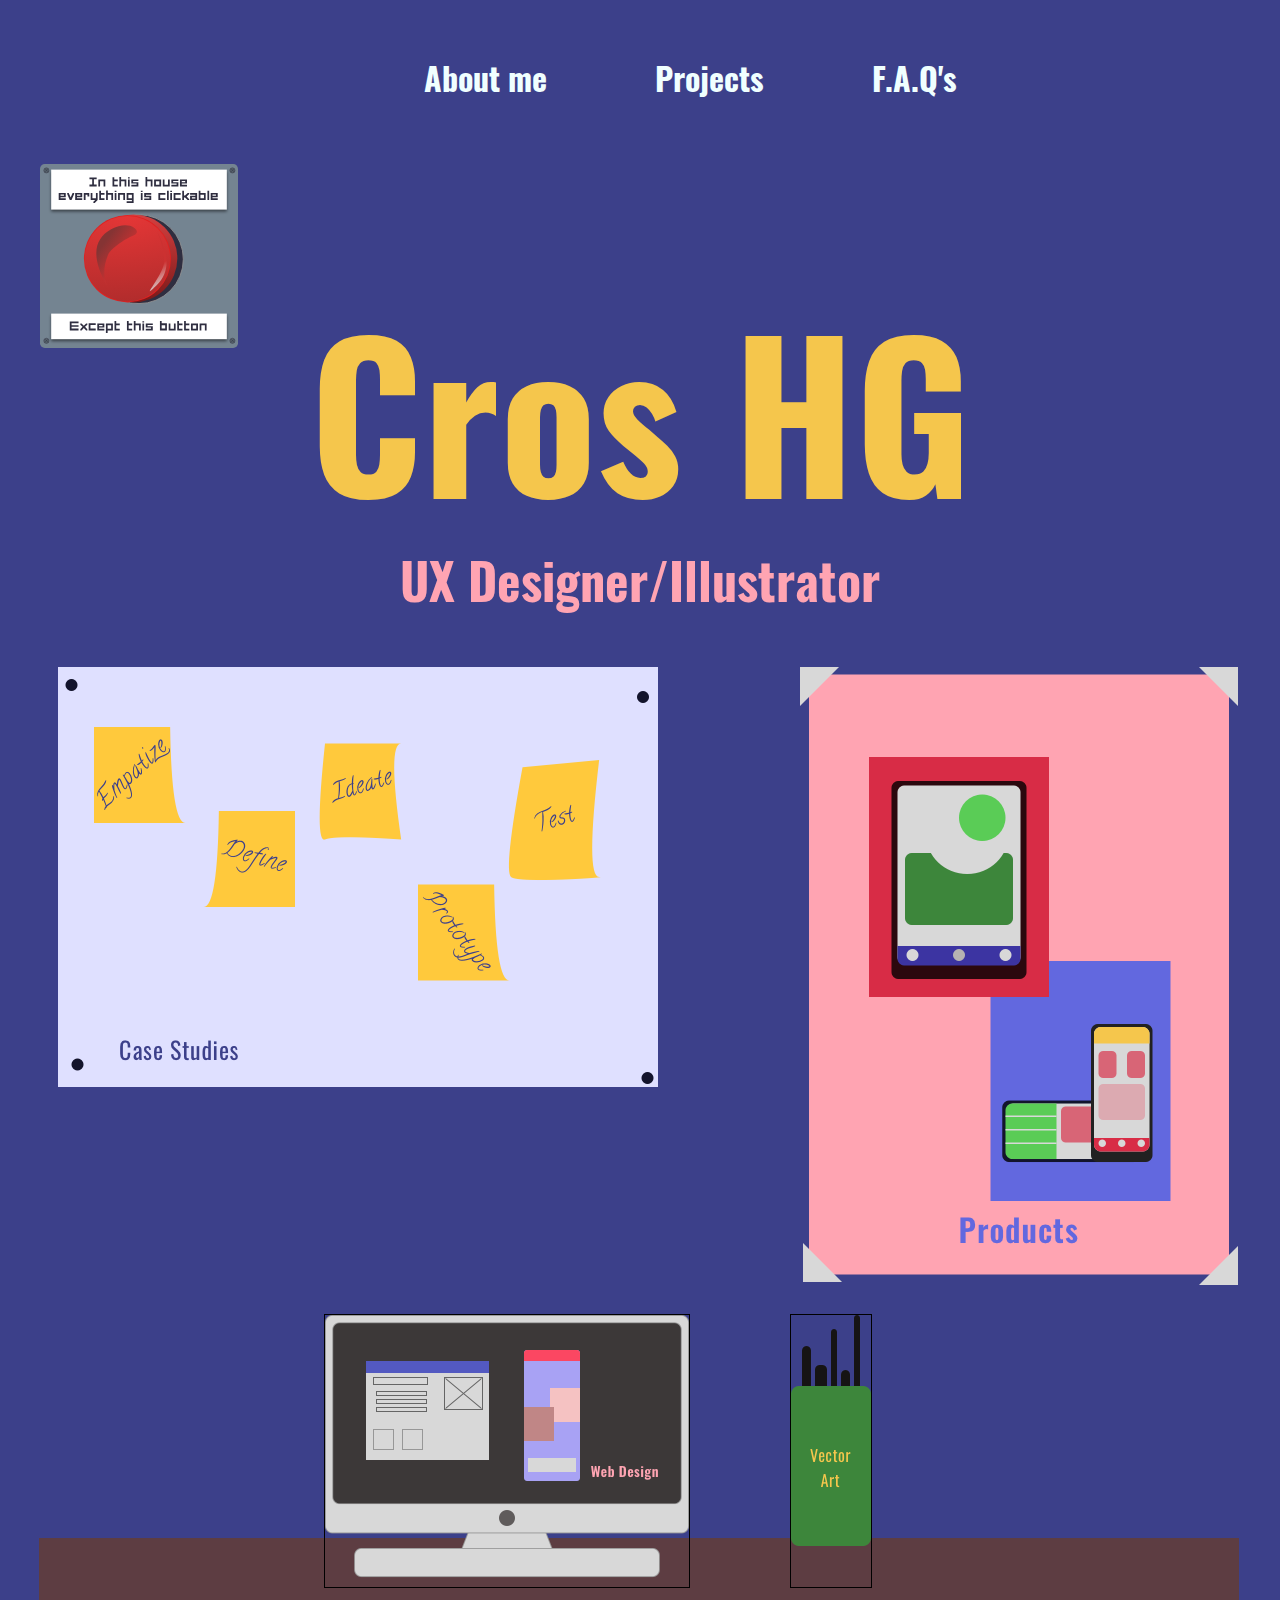
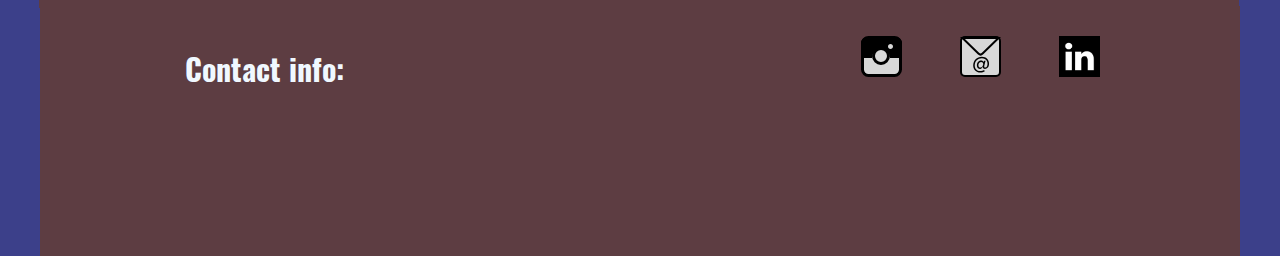
==== index.html @ 9f6f487f "primer comit" ====
<!DOCTYPE html>
<html lang="en">
<head>
    <meta charset="UTF-8">
    <meta name="viewport" content="width=device-width, initial-scale=1.0">
    <meta http-equiv="X-UA-Compatible" content="ie=edge">
    <title>Cros HG</title>
    <link rel="stylesheet" href="estilos/styles.css">
</head>
<body>
    <div class="container">
           
        <nav>
                    <div>
                        <ul>
                        <li><a href="html/aboutme.html">About me</a></li>
                        <li><a href="html/products.html"target="blank">Projects</a></li>
                        <li><a href ="html/faq.html"target="blank">F.A.Q's</a></li>
                        </ul>
                    
        </nav> 
        <header>
                  </div>
                     <div class="fake">
                    <img class="but" src="img/jokebutton.svg">
                    </div>

                <div class="portada">
                    <h1>Cros HG</h1> 
                    <h2> UX Designer/Illustrator</h2>
                </div>
                <br>
                
            
         </header>

        <main>
        <section>
        <div class="padre1">
            <div id="cases"> 
                <a href="https://medium.com/@cros.hg6j" target="blank" ><img src="img/case-studies.png" alt="Case Studies"></a> 
            </div>
            <div id="projects">
                 <a href="html/products.html"> <img src="img/poster.png" alt="Productos"> </a> </div>
            </div>

        <div class="padre2">
           
            <div id="design">
                 <a href="html/webdesign.html">  <img src="img/imac2.png" alt="Diseño web"  > </a>
             </div>
            <div id="art">
                 <a href="https://www.behance.net/croshg" target="blank"> <img src="img/pinceles.png" alt="vector art"> </a>
             </div>
             <div class="fondoMesa"></div>
           
        </div>

        </section>
            </main>
            
        <footer> 
             
            <div class="mesa">
                <p>Contact info:</p><wbr>
            
                <div><a href="https://www.instagram.com/croshg/?hl=es" target="blank" > <img class="icono" src="img/insta.svg" target="blank" > </a>
                <a href="mailto:cros.hg6j@gmail.com?Subject=Interesado%20en%20contactar%20por%20mail" target="blank" ><img  id="email"  src="img/email.svg" title="cros.hg6j@gmail.com" ></a>
                <a href="https://www.linkedin.com/in/croshg/" target="blank" >  <img class="icono" src="img/linkedin.svg" target="blank"> </a></div>
            </div>
        </footer>

</div>
</body>
</html>
---- estilos/styles.css ----
* {
    box-sizing: border-box;
    margin:0;
    padding: 0;}

@font-face { 
    font-family: "friday-stroke";
    src: url("../fonts/Friday-Stroke.otf");}
 @font-face  { 
    font-family: "typewriter";
    src: url("../fonts/JMH-Typewriter-dry-Thin.otf");
        }

        @font-face  { 
            font-family: "bella";
            src: url("../fonts/Bella\ Donna\ Personal\ Use.ttf Donna\ Personal\ Use.ttf");
                }
        
@font-face  { 
            font-family: "Oswald";
            src: url("../fonts/Oswald-Bold.ttf");
                }
@font-face  { 
            font-family: "Dollie";
                    src: url("../fonts/DollieScript_PersonalUse.ttf");
                        }


body {
    background-color: #3C408A;
    max-width: 1200px;
    margin: 0 auto;
    font-family: "Oswald"; 
    font-size: 2rem;
    text-align: center;
}

header{ width: 100%;
       
     text-align: center;
}


nav {
        color: azure;
        width: 100%;
        margin: 50px;
        height: 60px;
        display: flex;
        justify-content: space-around;
    
}
nav li{
   
    list-style: none;
    display: inline-block;
    padding: 4px 50px;
    
}
.portada { width:100%}
/* #3D863B  */

/*ESTILOS A CLASES ABSOLUTAS*/
a {
    color: inherit; text-decoration: none;
} 
a:hover{ 
    
    text-decoration: underline;
}
h1 {
    color: #F5C64C;
    font-size: 200px; }

h2 { 
    color: #FFA4B2;
    font-size: 50px;
    line-height: 0.9;}

    /* - - - - - - - - - - */

.fake {
        z-index: 10; 
        width: 100px;
        height: 100px;
        position: relative;
        -webkit-animation-name: boton; /* Safari 4.0 - 8.0 */
        -webkit-animation-duration: 6s; /* Safari 4.0 - 8.0 */
        animation-name: boton;
        animation-duration: 6s;
        animation-iteration-count: 3;
        animation-direction: alternate;
}
      
      
      /* Safari 4.0 - 8.0 */
      @-webkit-keyframes boton {
        0%   { left:0px; top:0px;}
        25%  { left:900px; top:0px;}
        50%  { left:900px; top:1000px;}
        75%  { left:0px; top:1000px;}
        100% { left:0px; top:0px;}
      }
      
      /* Standard syntax */
      @keyframes boton{
        0%   {left:0px; top:0px;}
        25%  { left:900px; top:0px;}
        50%  { left:900px; top:1000px;}
        75%  { left:0px; top:1000px;}
        100% { left:0px; top:0px;}
      }

.but {width: 6.2em; height: 6em;
}

section {
        margin: 8px ;
        padding: 10px;
        position: relative;
        width: 100%; 
        
}



.padre1 {display: flex; flex-direction: row; flex-wrap: wrap-reverse; justify-content: space-between; }
.padre2 {display: flex; justify-content: center;}

#design, #art {margin: 20px 100px 0px 0px; border:1px solid black;}
.fondoMesa{ width: 100% ; height: 70px; margin: 0 auto; z-index: -2; background-color:#5D3D42; 
position: absolute; bottom: -10px; right: 9px;

}

/* #design {
    position: absolute;
        bottom: -20px;
        right: 37% ;
    }

#art {
        position: absolute;
        bottom: -20px; 
        left: 10%;
} */

#cases:hover, #projects:hover, #design:hover, #art:hover { transform: scale(1.1) ; }


footer { 
        margin:0px;
        width: 100%;
        height: 250px;
        background-color: #5D3D42;
        font-size: 30px;
        text-align: center;
    }
    footer div {position: relative;
        bottom: 20px;} 

.mesa {
   
    display: flex; flex-direction: row;
    justify-content: space-around;
        
}
.mesa p{ margin: 0px 30px;color: aliceblue;padding-top: 5%;}
.mesa img{ margin:70px 25px; }
.mesa img:hover{transform: scale(2,2);}

/*.icono {
    width: 1cm;
        height: 1cm;
    } */
    

/*ESTILOS PARA LA PÁGINA ABOUT ME */

.CV {font-family: "typewriter";
    margin:0 auto;
}
.CV p{color: aliceblue;

    padding-top: 5%;
    text-align: justify;}

.grid-container {
    
    display: grid;
    grid-template-columns: auto auto auto;
    grid-gap: 20px;
    padding: 20px;
}
.grid-container > div {

    text-align: left;
    padding: 20px ;
    font-size: 30px;
  }


.centro { color: #3C408A;}
.item-centro {background-color: #F5C64C;box-shadow: 3px 3px 10px 2px whitesmoke;text-align: left;}
.botonbBack { font-size: 3em; float: left;
}

/* .titulo {color: #F5C64C;
            font-size: 1rem;}
p { width: 300px; height: 300px;
    color: #FFA4B2;} */

/*MEDIA QUERYS DE RESPONSIVE DESIGN*/


@media screen  and (max-width: 992px){
    
    .fake  { display: none;}
    .padre1 { justify-content: center;}
    .padre1 div { margin:15px}
    .padre2{ flex-direction: column;}
    .fondoMesa{ height: 350px;}
   .mesa{ flex-direction: column;}
  }

@media screen  and (max-width: 1020px){
    .grid-container{ display: flex; flex-direction: column;flex-wrap: wrap;}

}
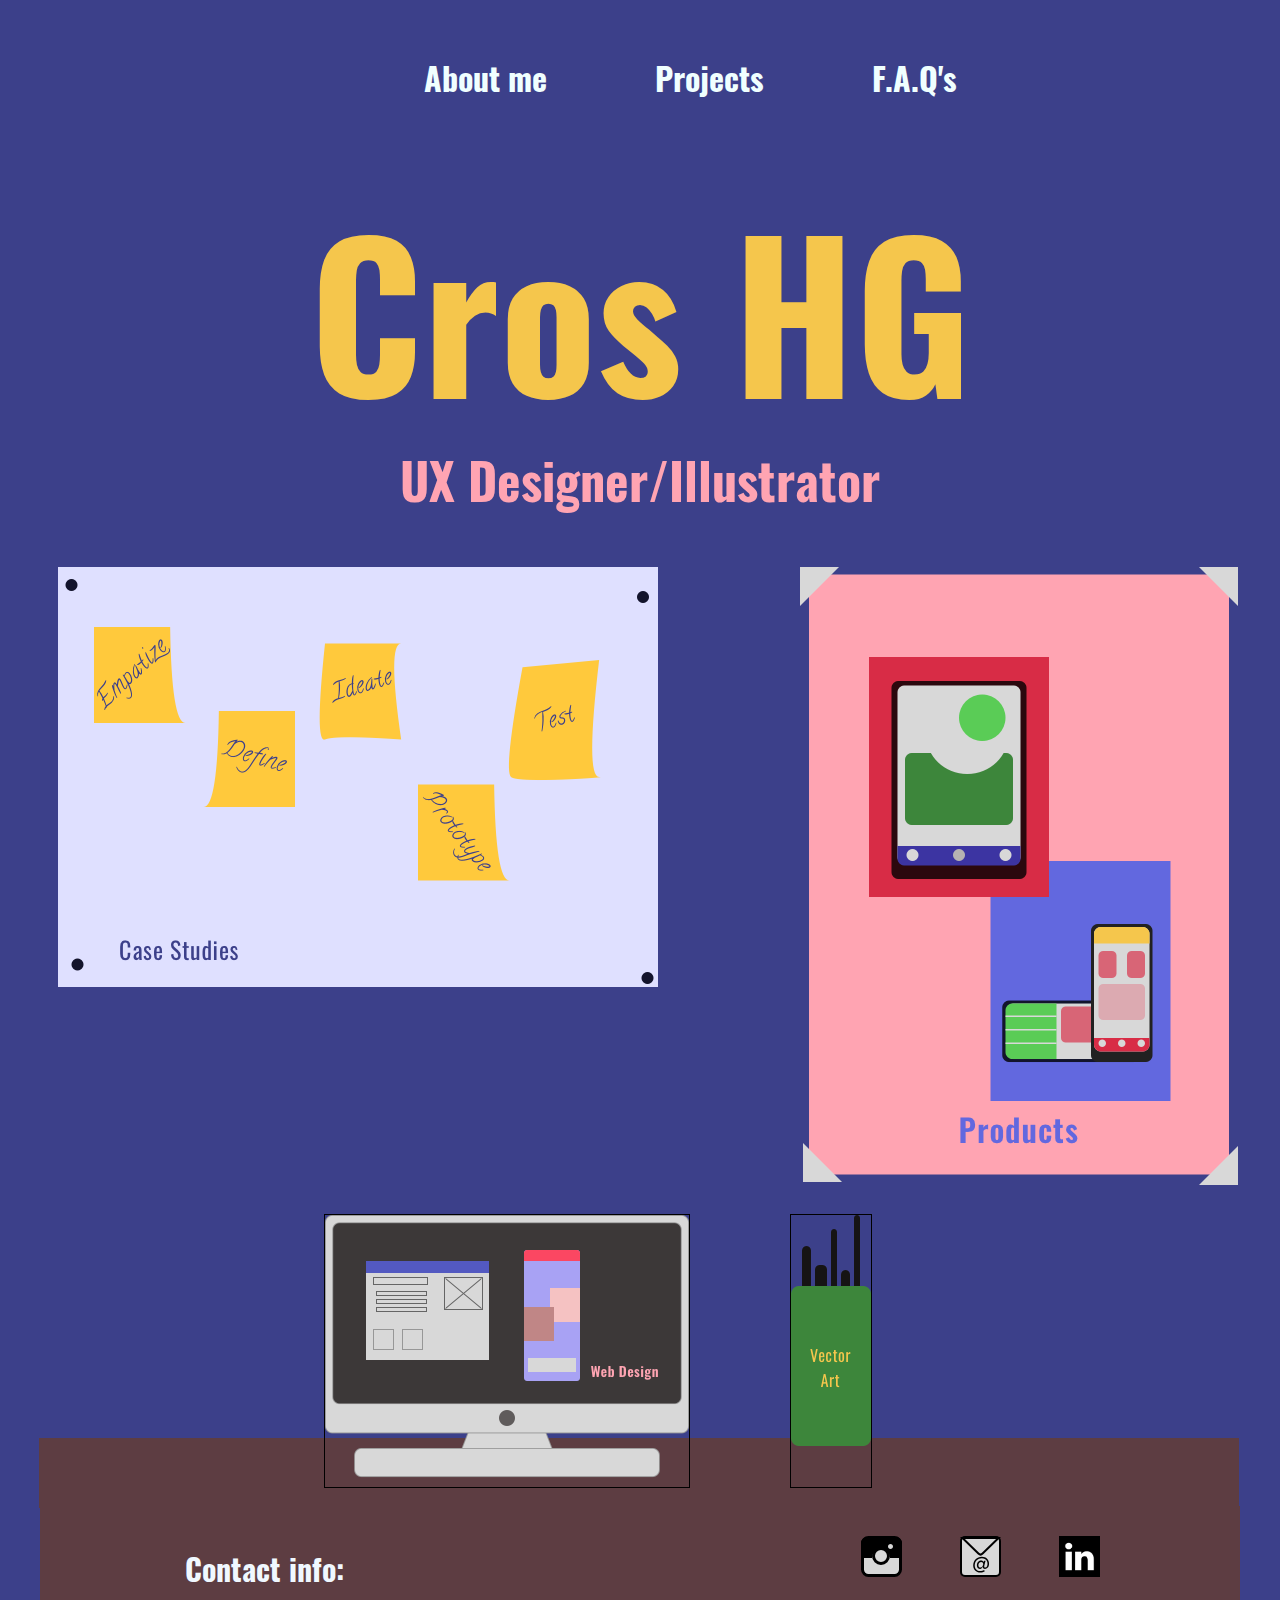
==== commit 1117819f: "retoque" ====
--- a/index.html
+++ b/index.html
@@ -1,5 +1,6 @@
 <!DOCTYPE html>
 <html lang="en">
+
 <head>
     <meta charset="UTF-8">
     <meta name="viewport" content="width=device-width, initial-scale=1.0">
@@ -7,69 +8,78 @@
     <title>Cros HG</title>
     <link rel="stylesheet" href="estilos/styles.css">
 </head>
+
 <body>
     <div class="container">
-           
+
         <nav>
-                    <div>
-                        <ul>
-                        <li><a href="html/aboutme.html">About me</a></li>
-                        <li><a href="html/products.html"target="blank">Projects</a></li>
-                        <li><a href ="html/faq.html"target="blank">F.A.Q's</a></li>
-                        </ul>
-                    
-        </nav> 
+            <div>
+                <ul>
+                    <li><a href="html/aboutme.html">About me</a></li>
+                    <li><a href="html/products.html" target="blank">Projects</a></li>
+                    <li><a href="html/faq.html" target="blank">F.A.Q's</a></li>
+                </ul>
+
+        </nav>
         <header>
-                  </div>
+            <!-- </div>
                      <div class="fake">
                     <img class="but" src="img/jokebutton.svg">
-                    </div>
+                    </div>  vamos a dejar fuera esta pieza de arte de momento-->
 
-                <div class="portada">
-                    <h1>Cros HG</h1> 
-                    <h2> UX Designer/Illustrator</h2>
-                </div>
-                <br>
-                
-            
-         </header>
+            <div class="portada">
+                <h1>Cros HG</h1>
+                <h2> UX Designer/Illustrator</h2>
+            </div>
+            <br>
+
+
+        </header>
 
         <main>
-        <section>
-        <div class="padre1">
-            <div id="cases"> 
-                <a href="https://medium.com/@cros.hg6j" target="blank" ><img src="img/case-studies.png" alt="Case Studies"></a> 
-            </div>
-            <div id="projects">
-                 <a href="html/products.html"> <img src="img/poster.png" alt="Productos"> </a> </div>
-            </div>
+            <section>
+                <div class="padre1">
+                    <div id="cases">
+                        <a href="https://medium.com/@cros.hg6j" target="blank"><img src="img/case-studies.png"
+                                alt="Case Studies"></a>
+                    </div>
+                    <div id="projects">
+                        <a href="html/products.html"> <img src="img/poster.png" alt="Productos"> </a> </div>
+                </div>
 
-        <div class="padre2">
-           
-            <div id="design">
-                 <a href="html/webdesign.html">  <img src="img/imac2.png" alt="Diseño web"  > </a>
-             </div>
-            <div id="art">
-                 <a href="https://www.behance.net/croshg" target="blank"> <img src="img/pinceles.png" alt="vector art"> </a>
-             </div>
-             <div class="fondoMesa"></div>
-           
-        </div>
+                <div class="padre2">
 
-        </section>
-            </main>
-            
-        <footer> 
-             
+                    <div id="design">
+                        <a
+                            href="https://medium.com/@cros.hg6j/redise%C3%B1o-de-la-web-de-una-escuela-oficial-de-idiomas-de030b13bfd1">
+                            <img src="img/imac2.png" alt="Diseño web"> </a>
+                    </div>
+                    <div id="art">
+                        <a href="https://www.behance.net/croshg" target="blank"> <img src="img/pinceles.png"
+                                alt="vector art"> </a>
+                    </div>
+                    <div class="fondoMesa"></div>
+
+                </div>
+
+            </section>
+        </main>
+
+        <footer>
+
             <div class="mesa">
                 <p>Contact info:</p><wbr>
-            
-                <div><a href="https://www.instagram.com/croshg/?hl=es" target="blank" > <img class="icono" src="img/insta.svg" target="blank" > </a>
-                <a href="mailto:cros.hg6j@gmail.com?Subject=Interesado%20en%20contactar%20por%20mail" target="blank" ><img  id="email"  src="img/email.svg" title="cros.hg6j@gmail.com" ></a>
-                <a href="https://www.linkedin.com/in/croshg/" target="blank" >  <img class="icono" src="img/linkedin.svg" target="blank"> </a></div>
+
+                <div><a href="https://www.instagram.com/croshg/?hl=es" target="blank"> <img class="icono"
+                            src="img/insta.svg" target="blank"> </a>
+                    <a href="mailto:cros.hg6j@gmail.com?Subject=Interesado%20en%20contactar%20por%20mail"
+                        target="blank"><img id="email" src="img/email.svg" title="cros.hg6j@gmail.com"></a>
+                    <a href="https://www.linkedin.com/in/croshg/" target="blank"> <img class="icono"
+                            src="img/linkedin.svg" target="blank"> </a></div>
             </div>
         </footer>
 
-</div>
+    </div>
 </body>
+
 </html>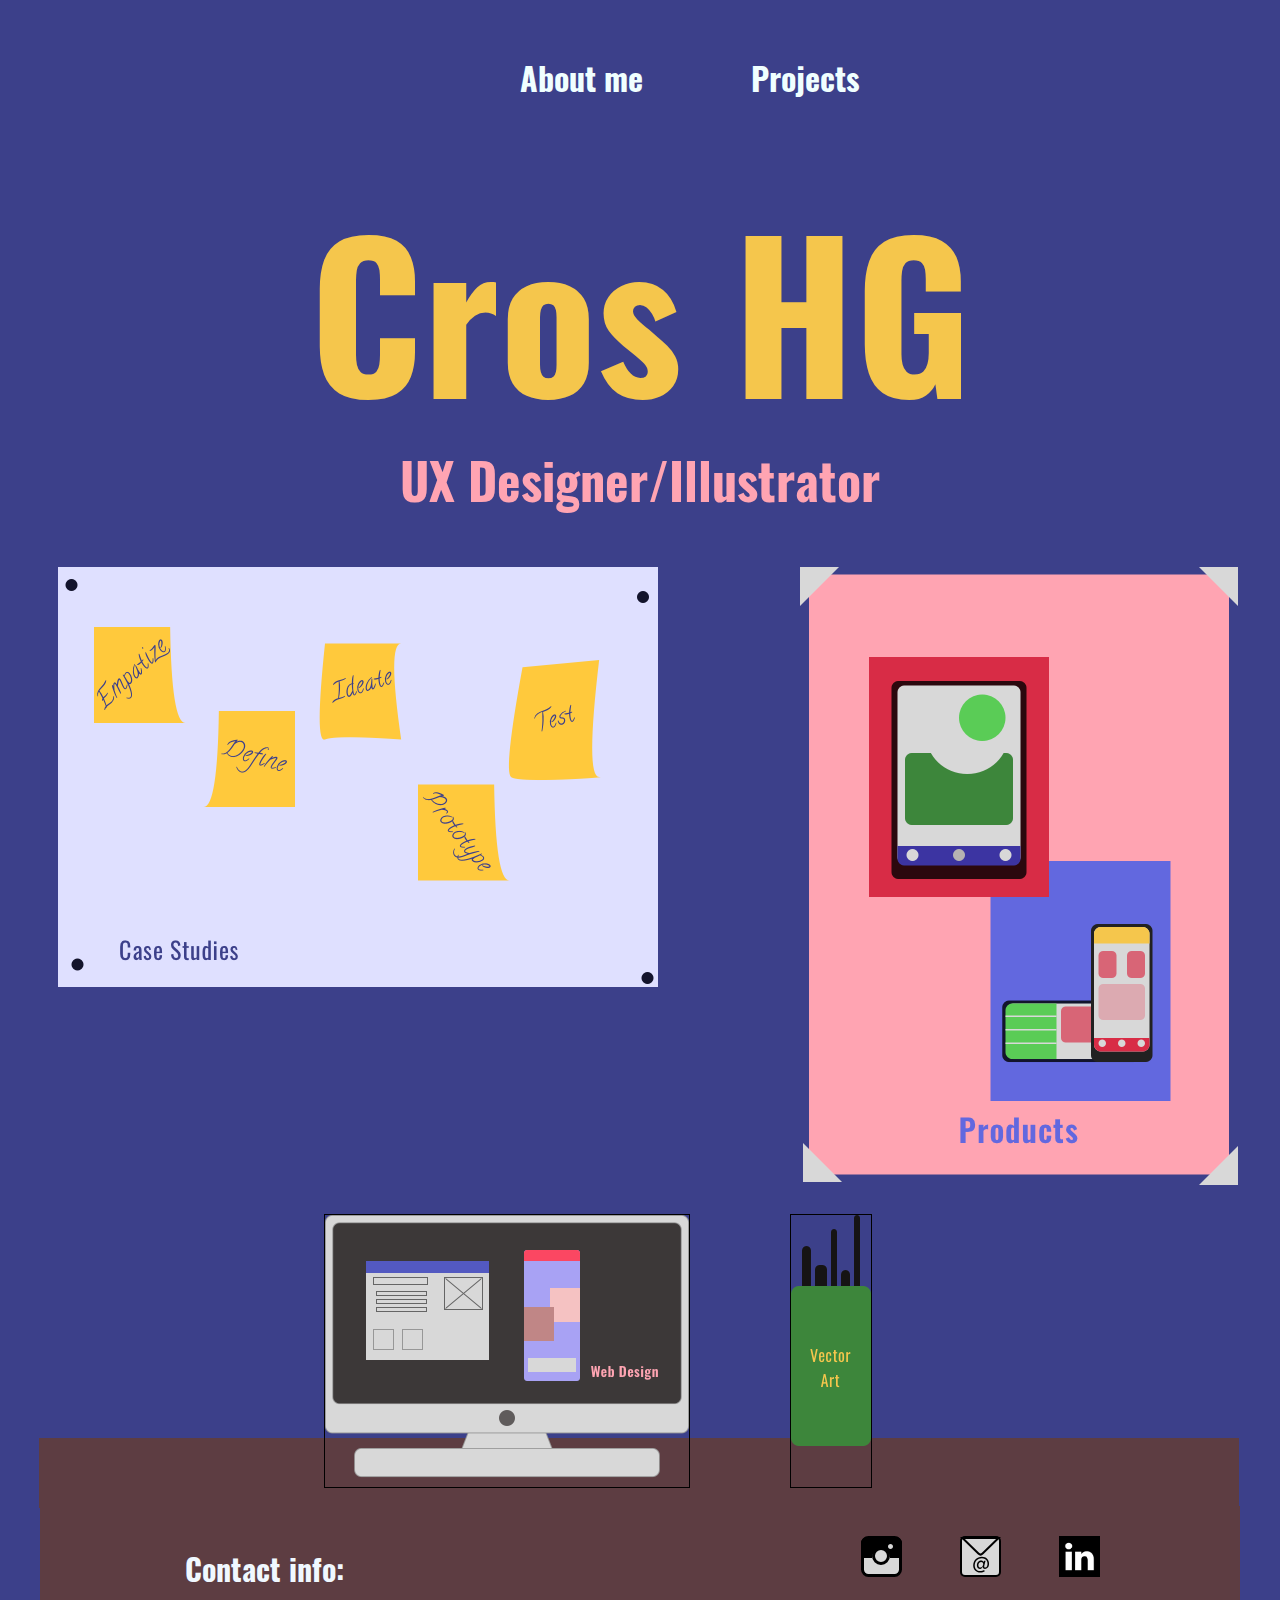
==== commit 11c374d2: "sin faq" ====
--- a/index.html
+++ b/index.html
@@ -17,7 +17,7 @@
                 <ul>
                     <li><a href="html/aboutme.html">About me</a></li>
                     <li><a href="html/products.html" target="blank">Projects</a></li>
-                    <li><a href="html/faq.html" target="blank">F.A.Q's</a></li>
+                    <!-- <li><a href="html/faq.html" target="blank">F.A.Q's</a></li> -->
                 </ul>
 
         </nav>
@@ -51,7 +51,7 @@
 
                     <div id="design">
                         <a
-                            href="https://medium.com/@cros.hg6j/redise%C3%B1o-de-la-web-de-una-escuela-oficial-de-idiomas-de030b13bfd1">
+                            href="https://medium.com/@cros.hg6j/redise%C3%B1o-de-la-web-de-una-escuela-oficial-de-idiomas-de030b13bfd1" target="blank">
                             <img src="img/imac2.png" alt="Diseño web"> </a>
                     </div>
                     <div id="art">
